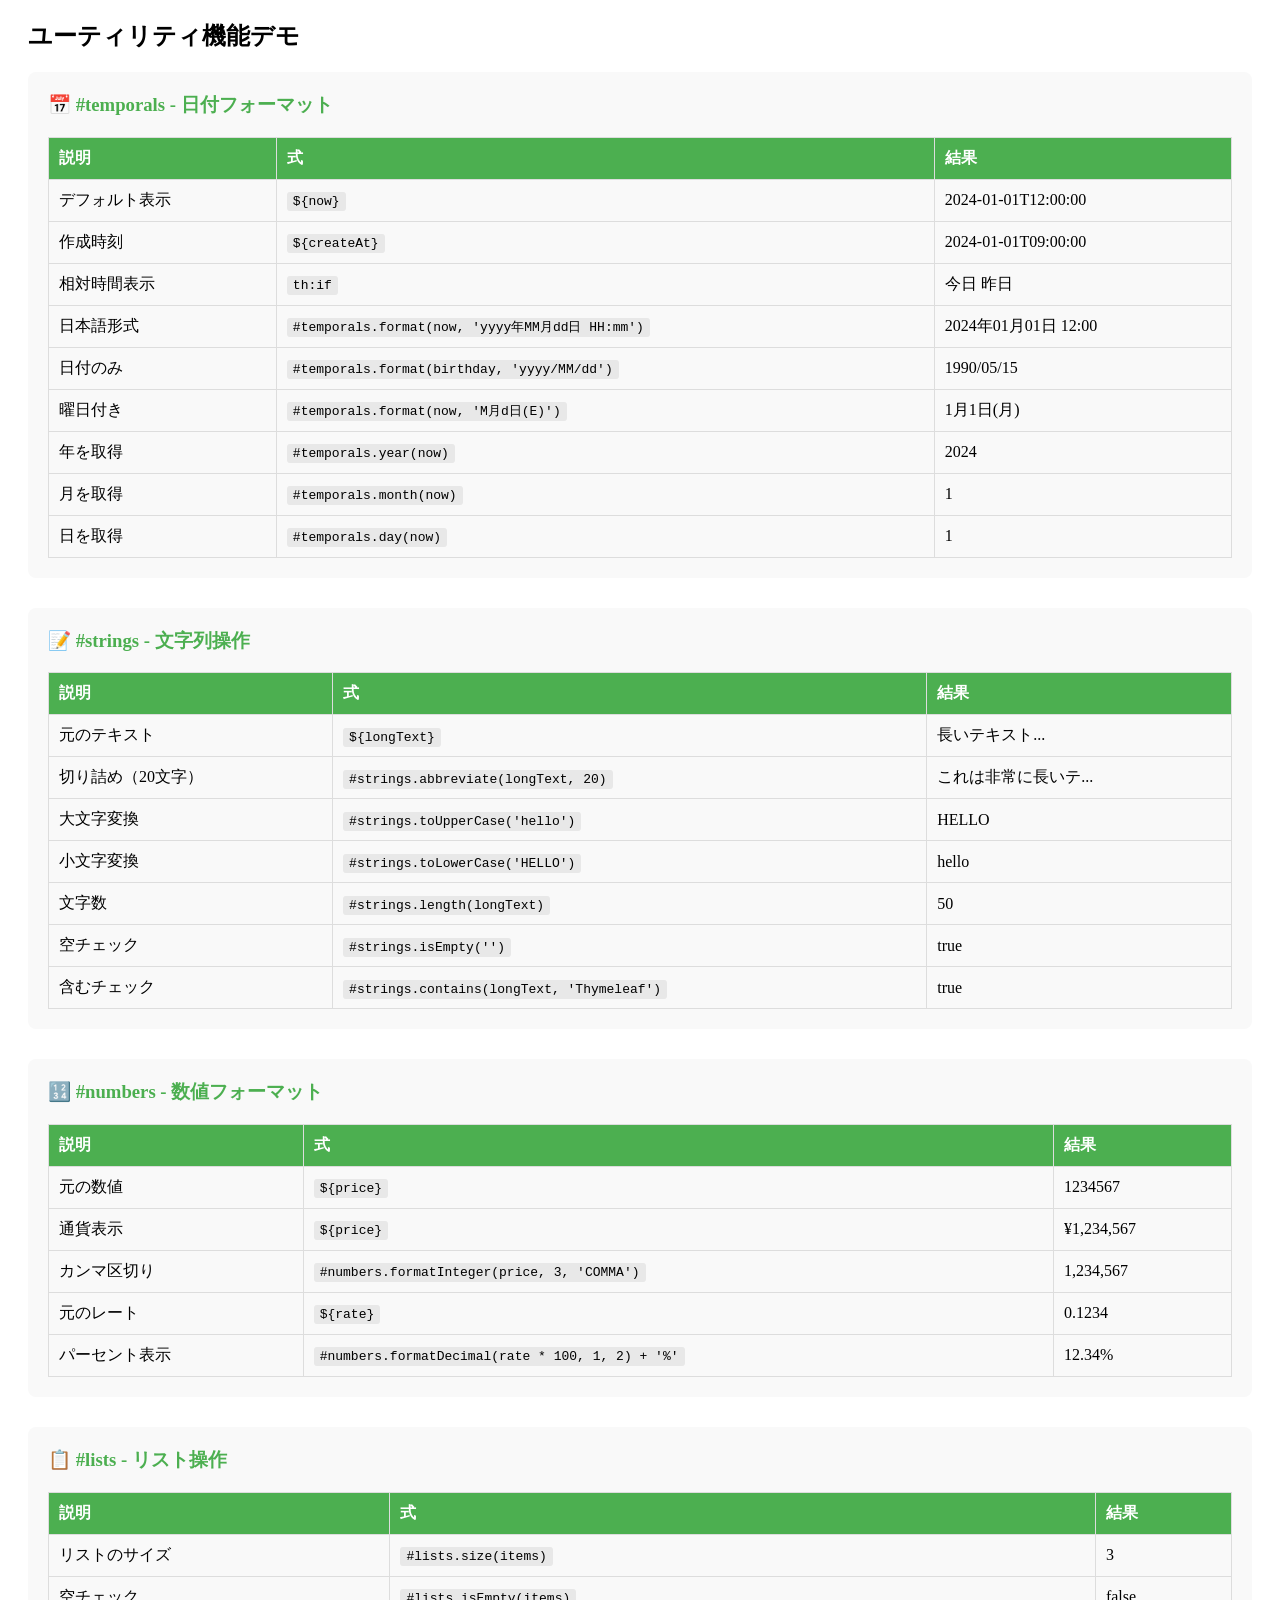
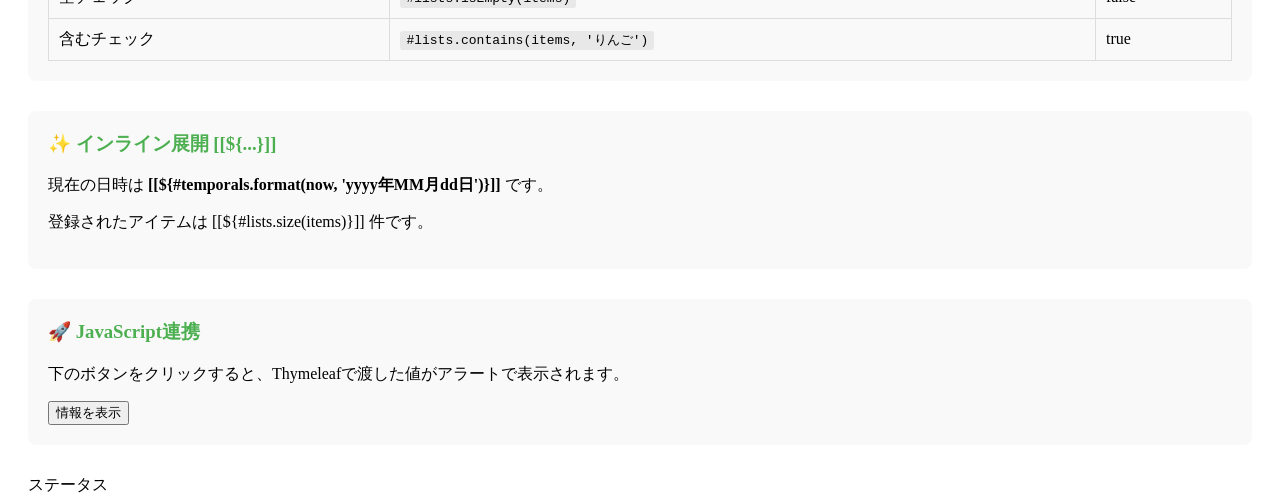
==== src/main/resources/templates/demo.html @ 4ce534e2 "Add thymeleaf utility demo" ====
<!DOCTYPE html>
<html xmlns:th="http://www.thymeleaf.org">
<head>
    <meta charset="UTF-8">
    <title>ユーティリティデモ</title>
    <style>
        .section { 
            margin-bottom: 30px; 
            padding: 20px; 
            background-color: #f9f9f9;
            border-radius: 8px;
        }
        .section h3 { margin-top: 0; color: #4CAF50; }
        table { border-collapse: collapse; width: 100%; }
        th, td { border: 1px solid #ddd; padding: 10px; text-align: left; }
        th { background-color: #4CAF50; color: white; }
        code { background-color: #e8e8e8; padding: 2px 6px; border-radius: 3px; }
        .badge-success {
            background-color: green;
            color: white;
            padding: 5px 10px;
        }
    </style>
</head>
<body>
    <!-- ヘッダーフラグメント -->
    <div th:replace="~{fragments/header :: header}"></div>
    
    <main style="padding: 0 20px;">
        <h2>ユーティリティ機能デモ</h2>
        
        <!-- 日付フォーマット -->
        <div class="section">
            <h3>📅 #temporals - 日付フォーマット</h3>
            <table>
                <tr>
                    <th>説明</th>
                    <th>式</th>
                    <th>結果</th>
                </tr>
                <tr>
                    <td>デフォルト表示</td>
                    <td><code>${now}</code></td>
                    <td th:text="${now}">2024-01-01T12:00:00</td>
                </tr>
            <!-- チャレンジ 1: 相対時間表示 -->
                <tr>
                    <td>作成時刻</td>
                    <td><code>${createAt}</code></td>
                    <td th:text="${createAt}">2024-01-01T09:00:00</td>
                </tr>   
                <tr>
                    <td>相対時間表示</td>
                    <!-- 
                    <td><code>${relativeTime}</code></td>
                    <td th:text="${relativeTime}">3時間前</td>  -->
                    <td><code>th:if</code></td>
                    <td>
                        <span th:if="${#temporals.format(now, 'yyyy-MM-dd') == #temporals.format(createAt, 'yyyy-MM-dd')}">
                            今日
                        </span>
                        <span th:if="${#temporals.format(now.minusDays(1), 'yyyy-MM-dd') == #temporals.format(createAt, 'yyyy-MM-dd')}">
                            昨日
                        </span>
                    </td>
                </tr>

                <tr>
                    <td>日本語形式</td>
                    <td><code>#temporals.format(now, 'yyyy年MM月dd日 HH:mm')</code></td>
                    <td th:text="${#temporals.format(now, 'yyyy年MM月dd日 HH:mm')}">2024年01月01日 12:00</td>
                </tr>
                <tr>
                    <td>日付のみ</td>
                    <td><code>#temporals.format(birthday, 'yyyy/MM/dd')</code></td>
                    <td th:text="${#temporals.format(birthday, 'yyyy/MM/dd')}">1990/05/15</td>
                </tr>
                <tr>
                    <td>曜日付き</td>
                    <td><code>#temporals.format(now, 'M月d日(E)')</code></td>
                    <td th:text="${#temporals.format(now, 'M月d日(E)')}">1月1日(月)</td>
                </tr>
                <tr>
                    <td>年を取得</td>
                    <td><code>#temporals.year(now)</code></td>
                    <td th:text="${#temporals.year(now)}">2024</td>
                </tr>
                <tr>
                    <td>月を取得</td>
                    <td><code>#temporals.month(now)</code></td>
                    <td th:text="${#temporals.month(now)}">1</td>
                </tr>
                <tr>
                    <td>日を取得</td>
                    <td><code>#temporals.day(now)</code></td>
                    <td th:text="${#temporals.day(now)}">1</td>
                </tr>
            </table>
        </div>
        
        <!-- 文字列操作 -->
        <div class="section">
            <h3>📝 #strings - 文字列操作</h3>
            <table>
                <tr>
                    <th>説明</th>
                    <th>式</th>
                    <th>結果</th>
                </tr>
                <tr>
                    <td>元のテキスト</td>
                    <td><code>${longText}</code></td>
                    <td th:text="${longText}">長いテキスト...</td>
                </tr>
                <tr>
                    <td>切り詰め（20文字）</td>
                    <td><code>#strings.abbreviate(longText, 20)</code></td>
                    <td th:text="${#strings.abbreviate(longText, 20)}">これは非常に長いテ...</td>
                </tr>
                <tr>
                    <td>大文字変換</td>
                    <td><code>#strings.toUpperCase('hello')</code></td>
                    <td th:text="${#strings.toUpperCase('hello')}">HELLO</td>
                </tr>
                <tr>
                    <td>小文字変換</td>
                    <td><code>#strings.toLowerCase('HELLO')</code></td>
                    <td th:text="${#strings.toLowerCase('HELLO')}">hello</td>
                </tr>
                <tr>
                    <td>文字数</td>
                    <td><code>#strings.length(longText)</code></td>
                    <td th:text="${#strings.length(longText)}">50</td>
                </tr>
                <tr>
                    <td>空チェック</td>
                    <td><code>#strings.isEmpty('')</code></td>
                    <td th:text="${#strings.isEmpty('')}">true</td>
                </tr>
                <tr>
                    <td>含むチェック</td>
                    <td><code>#strings.contains(longText, 'Thymeleaf')</code></td>
                    <td th:text="${#strings.contains(longText, 'Thymeleaf')}">true</td>
                </tr>
            </table>
        </div>
        
        <!-- 数値フォーマット -->
        <div class="section">
            <h3>🔢 #numbers - 数値フォーマット</h3>
            <table>
                <tr>
                    <th>説明</th>
                    <th>式</th>
                    <th>結果</th>
                </tr>
                <tr>
                    <td>元の数値</td>
                    <td><code>${price}</code></td>
                    <td th:text="${price}">1234567</td>
                </tr>
                <!-- チャレンジ 2: 通貨フォーマット -->
                <tr>
                    <td>通貨表示</td>
                    <td><code>${price}</code></td>
                    <td th:text="'¥' + ${#numbers.formatInteger(price, 3, 'COMMA')}">¥1,234,567</td>
                </tr>
                <tr>
                    <td>カンマ区切り</td>
                    <td><code>#numbers.formatInteger(price, 3, 'COMMA')</code></td>
                    <td th:text="${#numbers.formatInteger(price, 3, 'COMMA')}">1,234,567</td>
                </tr>
                <tr>
                    <td>元のレート</td>
                    <td><code>${rate}</code></td>
                    <td th:text="${rate}">0.1234</td>
                </tr>
                <tr>
                    <td>パーセント表示</td>
                    <td><code>#numbers.formatDecimal(rate * 100, 1, 2) + '%'</code></td>
                    <td th:text="${#numbers.formatDecimal(rate * 100, 1, 2) + '%'}">12.34%</td>
                </tr>
            </table>
        </div>
        
        <!-- リスト操作 -->
        <div class="section">
            <h3>📋 #lists - リスト操作</h3>
            <table>
                <tr>
                    <th>説明</th>
                    <th>式</th>
                    <th>結果</th>
                </tr>
                <tr>
                    <td>リストのサイズ</td>
                    <td><code>#lists.size(items)</code></td>
                    <td th:text="${#lists.size(items)}">3</td>
                </tr>
                <tr>
                    <td>空チェック</td>
                    <td><code>#lists.isEmpty(items)</code></td>
                    <td th:text="${#lists.isEmpty(items)}">false</td>
                </tr>
                <tr>
                    <td>含むチェック</td>
                    <td><code>#lists.contains(items, 'りんご')</code></td>
                    <td th:text="${#lists.contains(items, 'りんご')}">true</td>
                </tr>
            </table>
        </div>
        
        <!-- インライン展開 -->
        <div class="section">
            <h3 th:inline="none">✨ インライン展開 [[${...}]]</h3>
            <p>
                現在の日時は <strong>[[${#temporals.format(now, 'yyyy年MM月dd日')}]]</strong> です。
            </p>
            <p>
                登録されたアイテムは [[${#lists.size(items)}]] 件です。
            </p>
        </div>
        
        <!-- JavaScript連携 -->
        <div class="section">
            <h3>🚀 JavaScript連携</h3>
            <p>下のボタンをクリックすると、Thymeleafで渡した値がアラートで表示されます。</p>
            <button onclick="showInfo()">情報を表示</button>
            
            <script th:inline="javascript">
                // Thymeleaf変数をJavaScriptで使用
                const currentDate = /*[[${#temporals.format(now, 'yyyy-MM-dd')}]]*/ '2024-01-01';
                const itemCount = /*[[${#lists.size(items)}]]*/ 0;
                const itemList = /*[[${items}]]*/ [];
                
                function showInfo() {
                    alert('日付: ' + currentDate + '\n' +
                          'アイテム数: ' + itemCount + '\n' +
                          'アイテム: ' + itemList.join(', '));
                }
            </script>
        </div>

        <span id="status-badge">ステータス</span>


        <script th:inline="javascript">
            const status = /*[[${status}]]*/ 'default';
            document.getElementById('status-badge').className = 'badge-' + status;
        </script>

    </main>

    <!-- フッターフラグメント -->
    <div th:replace="~{fragments/footer :: footer}"></div>

</body>
</html>
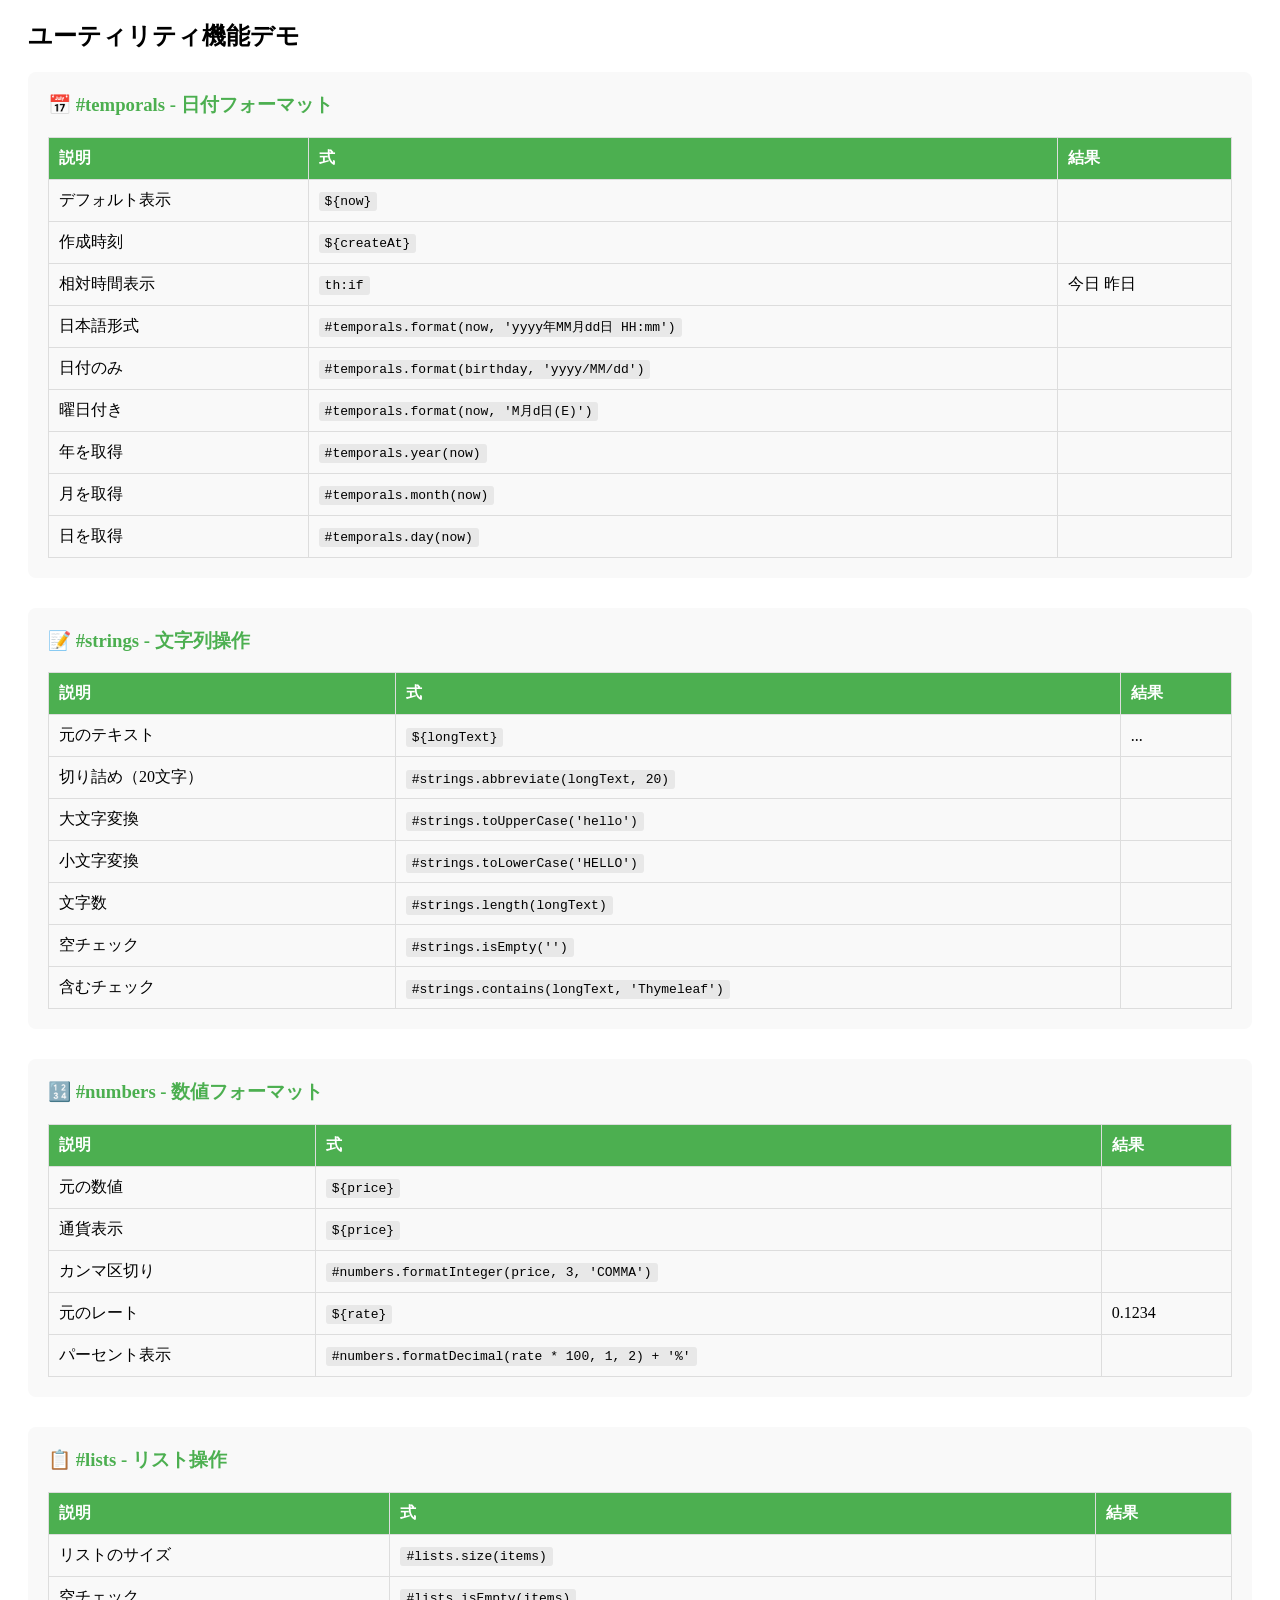
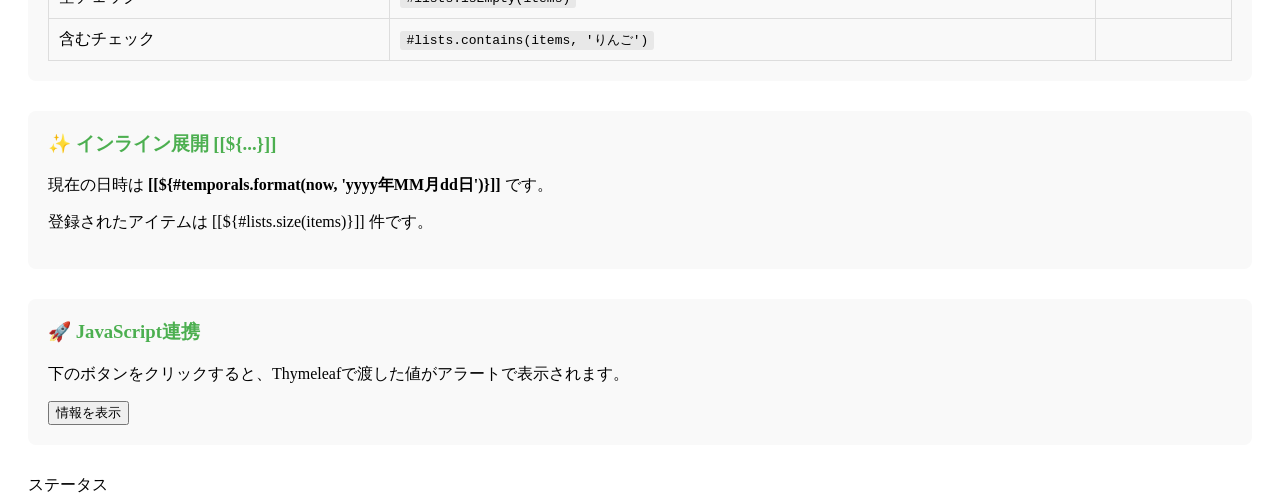
==== commit d1b3be11: "fix: clean up th:text" ====
--- a/src/main/resources/templates/demo.html
+++ b/src/main/resources/templates/demo.html
@@ -41,13 +41,13 @@
                 <tr>
                     <td>デフォルト表示</td>
                     <td><code>${now}</code></td>
-                    <td th:text="${now}">2024-01-01T12:00:00</td>
+                    <td th:text="${now}"></td>
                 </tr>
             <!-- チャレンジ 1: 相対時間表示 -->
                 <tr>
                     <td>作成時刻</td>
                     <td><code>${createAt}</code></td>
-                    <td th:text="${createAt}">2024-01-01T09:00:00</td>
+                    <td th:text="${createAt}"></td>
                 </tr>   
                 <tr>
                     <td>相対時間表示</td>
@@ -68,32 +68,32 @@
                 <tr>
                     <td>日本語形式</td>
                     <td><code>#temporals.format(now, 'yyyy年MM月dd日 HH:mm')</code></td>
-                    <td th:text="${#temporals.format(now, 'yyyy年MM月dd日 HH:mm')}">2024年01月01日 12:00</td>
+                    <td th:text="${#temporals.format(now, 'yyyy年MM月dd日 HH:mm')}"></td>
                 </tr>
                 <tr>
                     <td>日付のみ</td>
                     <td><code>#temporals.format(birthday, 'yyyy/MM/dd')</code></td>
-                    <td th:text="${#temporals.format(birthday, 'yyyy/MM/dd')}">1990/05/15</td>
+                    <td th:text="${#temporals.format(birthday, 'yyyy/MM/dd')}"></td>
                 </tr>
                 <tr>
                     <td>曜日付き</td>
                     <td><code>#temporals.format(now, 'M月d日(E)')</code></td>
-                    <td th:text="${#temporals.format(now, 'M月d日(E)')}">1月1日(月)</td>
+                    <td th:text="${#temporals.format(now, 'M月d日(E)')}"></td>
                 </tr>
                 <tr>
                     <td>年を取得</td>
                     <td><code>#temporals.year(now)</code></td>
-                    <td th:text="${#temporals.year(now)}">2024</td>
+                    <td th:text="${#temporals.year(now)}"></td>
                 </tr>
                 <tr>
                     <td>月を取得</td>
                     <td><code>#temporals.month(now)</code></td>
-                    <td th:text="${#temporals.month(now)}">1</td>
+                    <td th:text="${#temporals.month(now)}"></td>
                 </tr>
                 <tr>
                     <td>日を取得</td>
                     <td><code>#temporals.day(now)</code></td>
-                    <td th:text="${#temporals.day(now)}">1</td>
+                    <td th:text="${#temporals.day(now)}"></td>
                 </tr>
             </table>
         </div>
@@ -110,37 +110,37 @@
                 <tr>
                     <td>元のテキスト</td>
                     <td><code>${longText}</code></td>
-                    <td th:text="${longText}">長いテキスト...</td>
+                    <td th:text="${longText}">...</td>
                 </tr>
                 <tr>
                     <td>切り詰め（20文字）</td>
                     <td><code>#strings.abbreviate(longText, 20)</code></td>
-                    <td th:text="${#strings.abbreviate(longText, 20)}">これは非常に長いテ...</td>
+                    <td th:text="${#strings.abbreviate(longText, 20)}"></td>
                 </tr>
                 <tr>
                     <td>大文字変換</td>
                     <td><code>#strings.toUpperCase('hello')</code></td>
-                    <td th:text="${#strings.toUpperCase('hello')}">HELLO</td>
+                    <td th:text="${#strings.toUpperCase('hello')}"></td>
                 </tr>
                 <tr>
                     <td>小文字変換</td>
                     <td><code>#strings.toLowerCase('HELLO')</code></td>
-                    <td th:text="${#strings.toLowerCase('HELLO')}">hello</td>
+                    <td th:text="${#strings.toLowerCase('HELLO')}"></td>
                 </tr>
                 <tr>
                     <td>文字数</td>
                     <td><code>#strings.length(longText)</code></td>
-                    <td th:text="${#strings.length(longText)}">50</td>
+                    <td th:text="${#strings.length(longText)}"></td>
                 </tr>
                 <tr>
                     <td>空チェック</td>
                     <td><code>#strings.isEmpty('')</code></td>
-                    <td th:text="${#strings.isEmpty('')}">true</td>
+                    <td th:text="${#strings.isEmpty('')}"></td>
                 </tr>
                 <tr>
                     <td>含むチェック</td>
                     <td><code>#strings.contains(longText, 'Thymeleaf')</code></td>
-                    <td th:text="${#strings.contains(longText, 'Thymeleaf')}">true</td>
+                    <td th:text="${#strings.contains(longText, 'Thymeleaf')}"></td>
                 </tr>
             </table>
         </div>
@@ -157,18 +157,18 @@
                 <tr>
                     <td>元の数値</td>
                     <td><code>${price}</code></td>
-                    <td th:text="${price}">1234567</td>
+                    <td th:text="${price}"></td>
                 </tr>
                 <!-- チャレンジ 2: 通貨フォーマット -->
                 <tr>
                     <td>通貨表示</td>
                     <td><code>${price}</code></td>
-                    <td th:text="'¥' + ${#numbers.formatInteger(price, 3, 'COMMA')}">¥1,234,567</td>
+                    <td th:text="'¥' + ${#numbers.formatInteger(price, 3, 'COMMA')}"></td>
                 </tr>
                 <tr>
                     <td>カンマ区切り</td>
                     <td><code>#numbers.formatInteger(price, 3, 'COMMA')</code></td>
-                    <td th:text="${#numbers.formatInteger(price, 3, 'COMMA')}">1,234,567</td>
+                    <td th:text="${#numbers.formatInteger(price, 3, 'COMMA')}"></td>
                 </tr>
                 <tr>
                     <td>元のレート</td>
@@ -178,7 +178,7 @@
                 <tr>
                     <td>パーセント表示</td>
                     <td><code>#numbers.formatDecimal(rate * 100, 1, 2) + '%'</code></td>
-                    <td th:text="${#numbers.formatDecimal(rate * 100, 1, 2) + '%'}">12.34%</td>
+                    <td th:text="${#numbers.formatDecimal(rate * 100, 1, 2) + '%'}"></td>
                 </tr>
             </table>
         </div>
@@ -195,17 +195,17 @@
                 <tr>
                     <td>リストのサイズ</td>
                     <td><code>#lists.size(items)</code></td>
-                    <td th:text="${#lists.size(items)}">3</td>
+                    <td th:text="${#lists.size(items)}"></td>
                 </tr>
                 <tr>
                     <td>空チェック</td>
                     <td><code>#lists.isEmpty(items)</code></td>
-                    <td th:text="${#lists.isEmpty(items)}">false</td>
+                    <td th:text="${#lists.isEmpty(items)}"></td>
                 </tr>
                 <tr>
                     <td>含むチェック</td>
                     <td><code>#lists.contains(items, 'りんご')</code></td>
-                    <td th:text="${#lists.contains(items, 'りんご')}">true</td>
+                    <td th:text="${#lists.contains(items, 'りんご')}"></td>
                 </tr>
             </table>
         </div>
